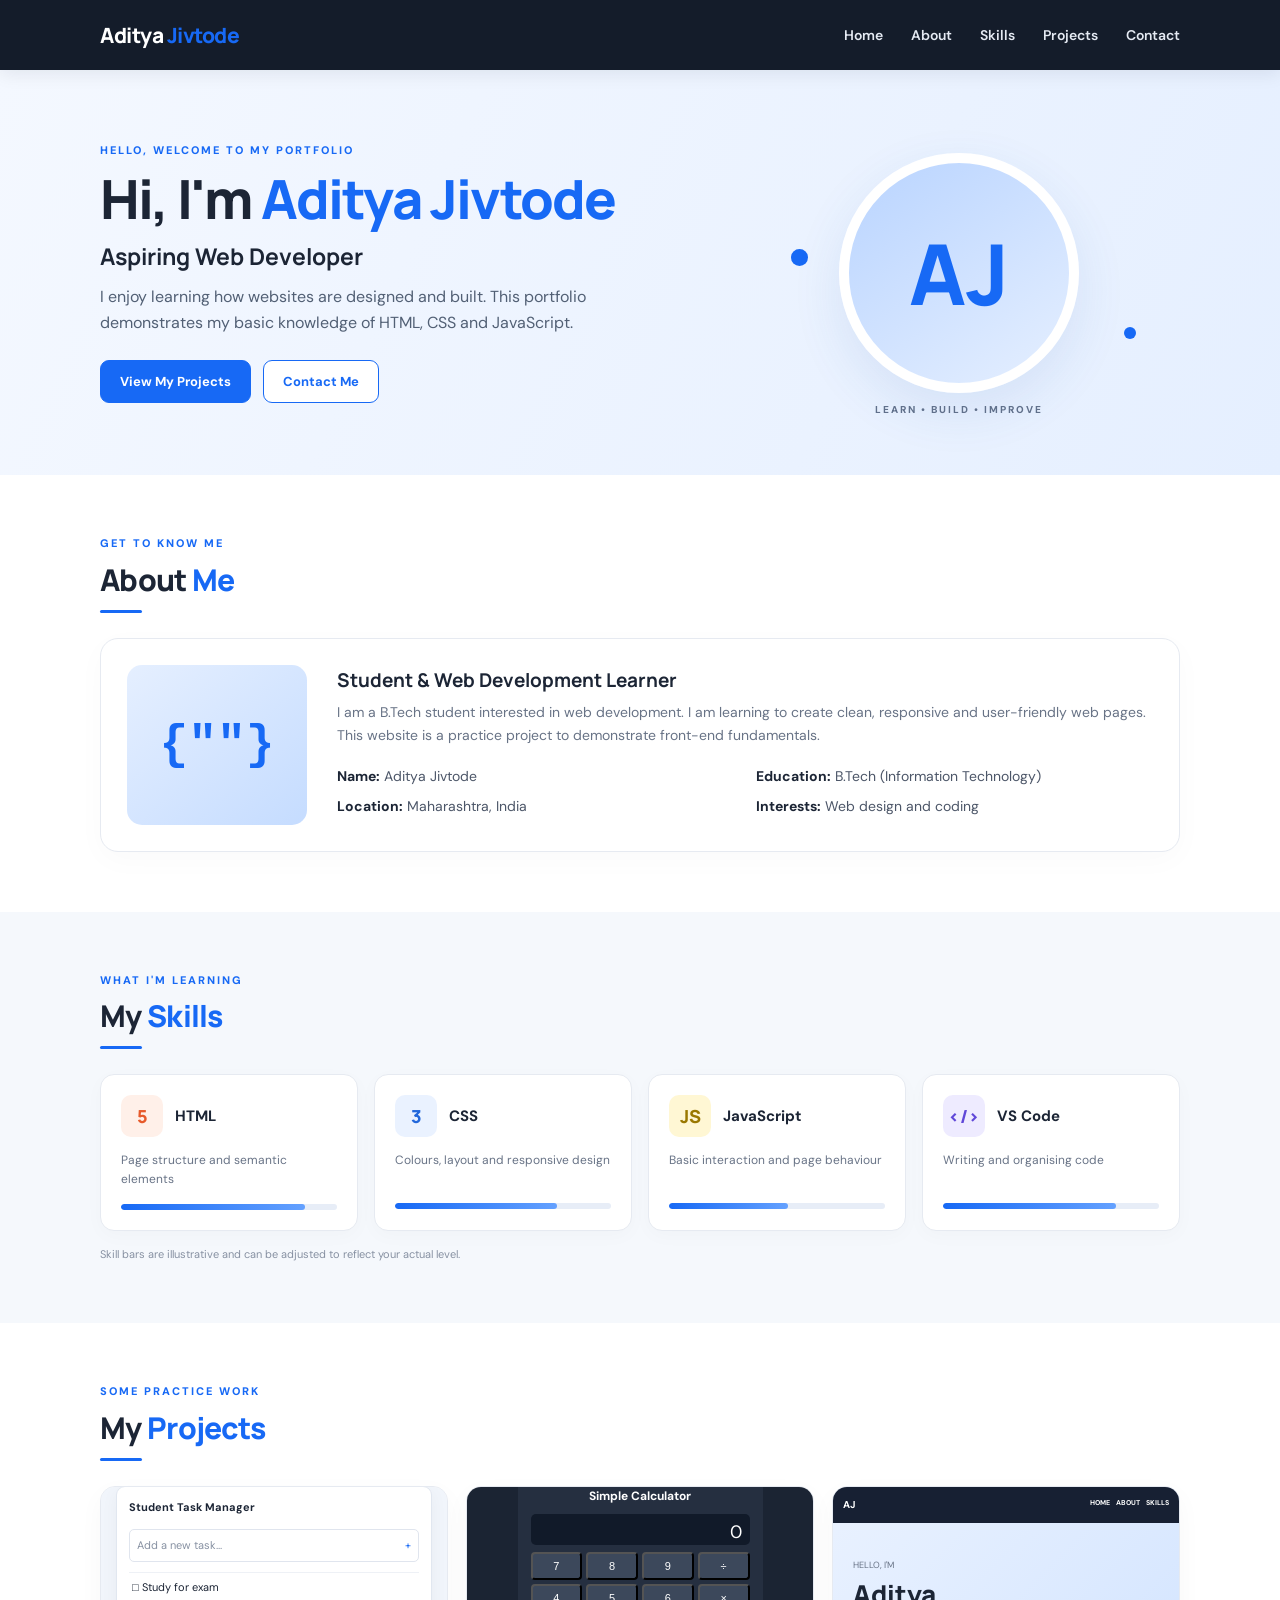
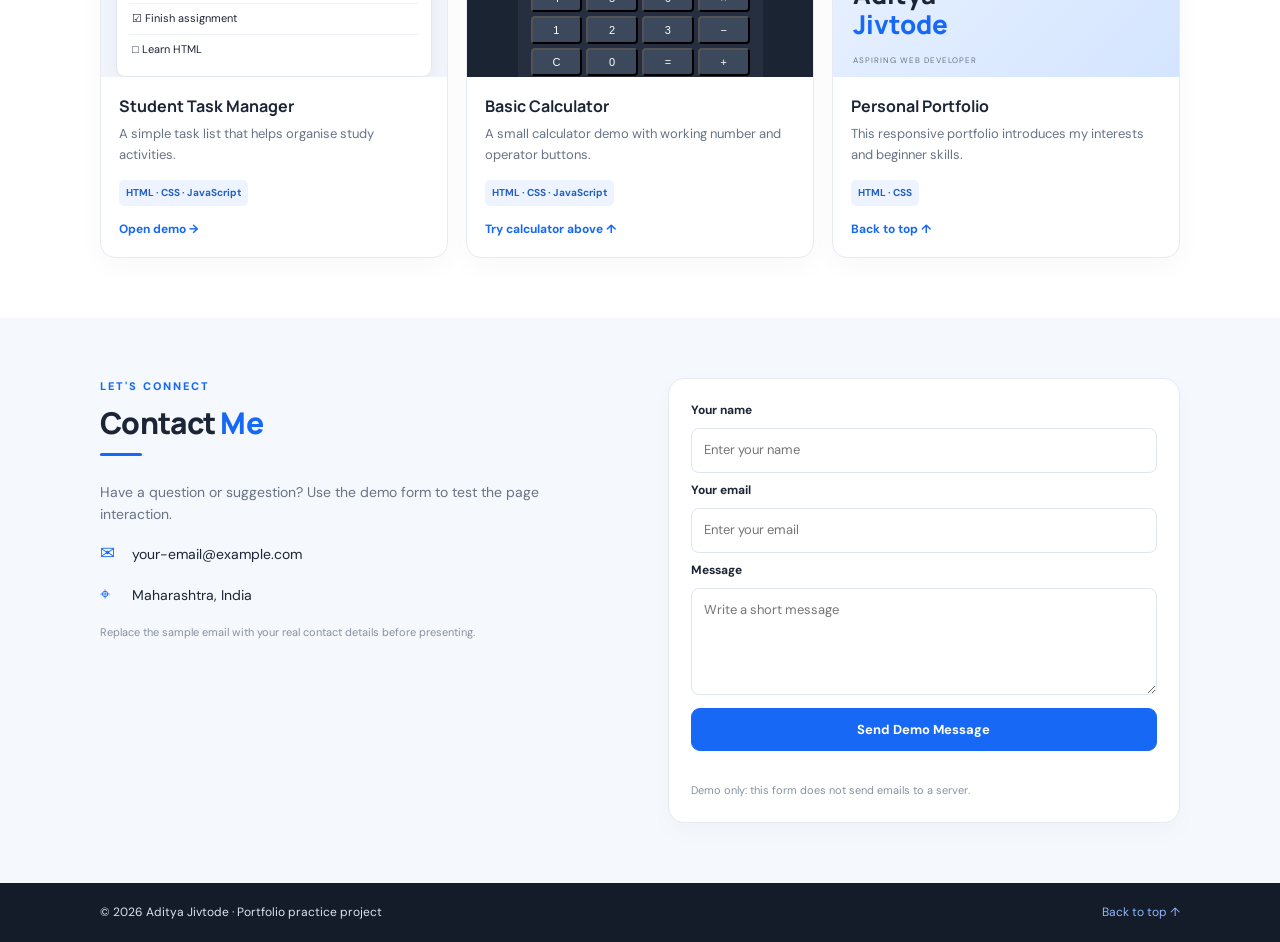
==== index.html @ fed3142c "Add files via upload" ====
<!DOCTYPE html>
<html lang="en">
<head>
  <meta charset="UTF-8">
  <meta name="viewport" content="width=device-width, initial-scale=1.0">
  <meta name="description" content="A simple personal portfolio website built with HTML, CSS and JavaScript.">
  <title>Aditya Jivtode | Portfolio</title>
  <link rel="stylesheet" href="style.css">
</head>
<body>
  <header class="site-header">
    <nav class="nav container">
      <a class="logo" href="#home">Aditya <span>Jivtode</span></a>
      <button class="menu-toggle" id="menuToggle" aria-label="Open navigation" aria-expanded="false">☰</button>
      <div class="nav-links" id="navLinks">
        <a href="#home">Home</a><a href="#about">About</a><a href="#skills">Skills</a>
        <a href="#projects">Projects</a><a href="#contact">Contact</a>
      </div>
    </nav>
  </header>

  <main>
    <section class="hero" id="home">
      <div class="container hero-grid">
        <div class="hero-copy">
          <p class="eyebrow">HELLO, WELCOME TO MY PORTFOLIO</p>
          <h1>Hi, I'm <span>Aditya Jivtode</span></h1>
          <h2>Aspiring Web Developer</h2>
          <p>I enjoy learning how websites are designed and built. This portfolio demonstrates my basic knowledge of HTML, CSS and JavaScript.</p>
          <div class="hero-actions">
            <a class="btn primary" href="#projects">View My Projects</a>
            <a class="btn secondary" href="#contact">Contact Me</a>
          </div>
        </div>
        <div class="hero-art" aria-label="Decorative initials illustration">
          <div class="circle circle-one"></div><div class="circle circle-two"></div>
          <div class="initials">AJ</div><div class="art-caption">LEARN • BUILD • IMPROVE</div>
        </div>
      </div>
    </section>

    <section class="section" id="about">
      <div class="container">
        <div class="section-heading"><p class="eyebrow">GET TO KNOW ME</p><h2>About <span>Me</span></h2></div>
        <div class="about-card">
          <div class="about-icon" aria-hidden="true">{"</>"}</div>
          <div>
            <h3>Student & Web Development Learner</h3>
            <p>I am a B.Tech student interested in web development. I am learning to create clean, responsive and user-friendly web pages. This website is a practice project to demonstrate front-end fundamentals.</p>
            <div class="detail-grid">
              <p><strong>Name:</strong> Aditya Jivtode</p>
              <p><strong>Education:</strong> B.Tech (Information Technology)</p>
              <p><strong>Location:</strong> Maharashtra, India</p>
              <p><strong>Interests:</strong> Web design and coding</p>
            </div>
          </div>
        </div>
      </div>
    </section>

    <section class="section soft-section" id="skills">
      <div class="container">
        <div class="section-heading"><p class="eyebrow">WHAT I'M LEARNING</p><h2>My <span>Skills</span></h2></div>
        <div class="skills-grid">
          <article class="skill-card"><div class="skill-top"><span class="skill-symbol html-symbol">5</span><h3>HTML</h3></div><p>Page structure and semantic elements</p><div class="skill-track"><span style="width:85%"></span></div></article>
          <article class="skill-card"><div class="skill-top"><span class="skill-symbol css-symbol">3</span><h3>CSS</h3></div><p>Colours, layout and responsive design</p><div class="skill-track"><span style="width:75%"></span></div></article>
          <article class="skill-card"><div class="skill-top"><span class="skill-symbol js-symbol">JS</span><h3>JavaScript</h3></div><p>Basic interaction and page behaviour</p><div class="skill-track"><span style="width:55%"></span></div></article>
          <article class="skill-card"><div class="skill-top"><span class="skill-symbol code-symbol">&lt;/&gt;</span><h3>VS Code</h3></div><p>Writing and organising code</p><div class="skill-track"><span style="width:80%"></span></div></article>
        </div>
        <p class="small-note">Skill bars are illustrative and can be adjusted to reflect your actual level.</p>
      </div>
    </section>

    <section class="section" id="projects">
      <div class="container">
        <div class="section-heading"><p class="eyebrow">SOME PRACTICE WORK</p><h2>My <span>Projects</span></h2></div>
        <div class="projects-grid">
          <article class="project-card"><div class="project-preview preview-task"><div class="mini-window"><b>Student Task Manager</b><div class="fake-input">Add a new task... <span>+</span></div><div class="fake-row">□ Study for exam</div><div class="fake-row">☑ Finish assignment</div><div class="fake-row">□ Learn HTML</div></div></div><div class="project-content"><h3>Student Task Manager</h3><p>A simple task list that helps organise study activities.</p><span class="tag">HTML · CSS · JavaScript</span><a class="text-link" href="task-manager.html">Open demo →</a></div></article>
          <article class="project-card"><div class="project-preview preview-calc"><div class="calculator"><b>Simple Calculator</b><div class="calc-display" id="calcDisplay">0</div><div class="calc-keys"><button data-key="7">7</button><button data-key="8">8</button><button data-key="9">9</button><button data-key="/">÷</button><button data-key="4">4</button><button data-key="5">5</button><button data-key="6">6</button><button data-key="*">×</button><button data-key="1">1</button><button data-key="2">2</button><button data-key="3">3</button><button data-key="-">−</button><button data-key="C">C</button><button data-key="0">0</button><button data-key="=">=</button><button data-key="+">+</button></div></div></div><div class="project-content"><h3>Basic Calculator</h3><p>A small calculator demo with working number and operator buttons.</p><span class="tag">HTML · CSS · JavaScript</span><a class="text-link" href="#projects" id="tryCalc">Try calculator above ↑</a></div></article>
          <article class="project-card"><div class="project-preview preview-portfolio"><div class="preview-nav">AJ <span>HOME&nbsp;&nbsp; ABOUT&nbsp;&nbsp; SKILLS</span></div><div class="preview-hero"><small>HELLO, I'M</small><b>Aditya<br><i>Jivtode</i></b><span>ASPIRING WEB DEVELOPER</span></div></div><div class="project-content"><h3>Personal Portfolio</h3><p>This responsive portfolio introduces my interests and beginner skills.</p><span class="tag">HTML · CSS</span><a class="text-link" href="#home">Back to top ↑</a></div></article>
        </div>
      </div>
    </section>

    <section class="section soft-section" id="contact">
      <div class="container contact-grid">
        <div><div class="section-heading"><p class="eyebrow">LET'S CONNECT</p><h2>Contact <span>Me</span></h2></div><p class="contact-intro">Have a question or suggestion? Use the demo form to test the page interaction.</p><p class="contact-line"><span>✉</span> your-email@example.com</p><p class="contact-line"><span>⌖</span> Maharashtra, India</p><p class="small-note">Replace the sample email with your real contact details before presenting.</p></div>
        <form class="contact-form" id="contactForm">
          <label for="name">Your name</label><input id="name" name="name" placeholder="Enter your name" required>
          <label for="email">Your email</label><input id="email" name="email" type="email" placeholder="Enter your email" required>
          <label for="message">Message</label><textarea id="message" name="message" rows="4" placeholder="Write a short message" required></textarea>
          <button class="btn primary" type="submit">Send Demo Message</button>
          <p id="formStatus" class="form-status" aria-live="polite"></p>
          <p class="small-note">Demo only: this form does not send emails to a server.</p>
        </form>
      </div>
    </section>
  </main>

  <footer class="footer"><div class="container footer-inner"><p>© <span id="year"></span> Aditya Jivtode · Portfolio practice project</p><a href="#home">Back to top ↑</a></div></footer>
  <script src="script.js"></script>
</body>
</html>
---- style.css ----
@import url('https://fonts.googleapis.com/css2?family=DM+Sans:wght@400;500;600;700&family=Manrope:wght@500;600;700;800&display=swap');
:root{--navy:#172033;--blue:#1769f5;--blue2:#4c8dff;--ink:#1c2535;--muted:#687386;--line:#e6eaf1;--pale:#f4f7fc;--white:#fff}
*{box-sizing:border-box;scroll-behavior:smooth}
body{margin:0;color:var(--ink);font-family:'DM Sans',Arial,sans-serif;line-height:1.6}
a{color:inherit;text-decoration:none}
.container{width:min(1080px,90%);margin:auto}
.site-header{background:#141c2a;color:#fff;position:sticky;top:0;z-index:10;box-shadow:0 3px 18px #10182816}
.nav{height:70px;display:flex;align-items:center;justify-content:space-between;gap:24px}
.logo{font:800 21px Manrope,Arial,sans-serif;letter-spacing:-.5px}.logo span,.section-heading h2 span,.hero h1 span{color:var(--blue)}
.nav-links{display:flex;align-items:center;gap:28px}.nav-links a{font-size:14px;color:#e5eaf3;font-weight:600}.nav-links a:hover{color:#75a7ff}
.menu-toggle{display:none;background:transparent;color:white;font-size:25px;padding:4px}
.hero{background:linear-gradient(115deg,#f4f8ff 0%,#e5efff 100%);overflow:hidden}
.hero-grid{min-height:405px;display:grid;grid-template-columns:1.15fr .85fr;align-items:center;gap:40px;padding-top:35px;padding-bottom:35px}
.eyebrow{font-size:11px;letter-spacing:2px;color:var(--blue);font-weight:800;margin:0 0 9px}
h1,h2,h3,p{margin-top:0}
.hero h1{font:800 clamp(34px,5vw,54px)/1.1 Manrope,Arial,sans-serif;letter-spacing:-1.8px;margin:0 0 12px}
.hero h2{font:700 23px Manrope,Arial,sans-serif;margin:0 0 12px}
.hero-copy>p:not(.eyebrow){max-width:550px;color:#526075;font-size:16px}
.hero-actions{display:flex;gap:12px;flex-wrap:wrap;margin-top:24px}
.btn{display:inline-flex;align-items:center;justify-content:center;border-radius:9px;padding:12px 19px;font:700 13px 'DM Sans',Arial,sans-serif;border:1px solid var(--blue);cursor:pointer;transition:transform .15s,box-shadow .15s}
.btn:hover{transform:translateY(-2px);box-shadow:0 8px 18px #1769f526}.primary{background:var(--blue);color:#fff}.secondary{background:#fff;color:var(--blue)}
.hero-art{min-height:300px;display:flex;align-items:center;justify-content:center;position:relative}
.initials{height:240px;width:240px;border-radius:50%;background:linear-gradient(145deg,#b9d4ff,#e5efff);border:10px solid #fff;box-shadow:0 18px 50px #2f69b51b;display:grid;place-items:center;font:800 84px Manrope,Arial,sans-serif;color:#1769f5;position:relative;z-index:1}
.circle{position:absolute;border-radius:50%;background:#1769f5}.circle-one{width:17px;height:17px;left:12%;top:42%}.circle-two{width:12px;height:12px;right:10%;bottom:28%}
.art-caption{position:absolute;bottom:5px;z-index:2;color:#60708b;letter-spacing:2px;font-size:10px;font-weight:800}
.section{padding:60px 0}.soft-section{background:#f5f8fc}
.section-heading{margin-bottom:25px}.section-heading h2{font:800 30px/1.2 Manrope,Arial,sans-serif;letter-spacing:-.7px;margin:0}.section-heading:after{content:"";display:block;width:42px;height:3px;background:var(--blue);border-radius:4px;margin-top:12px}
.about-card{display:grid;grid-template-columns:180px 1fr;gap:30px;align-items:center;padding:26px;border:1px solid var(--line);border-radius:18px;background:white;box-shadow:0 8px 30px #17203306}
.about-icon{height:160px;border-radius:15px;background:linear-gradient(140deg,#e5efff,#c5dcff);display:grid;place-items:center;color:var(--blue);font:800 48px monospace}
.about-card h3{font:700 19px Manrope,Arial,sans-serif;margin-bottom:8px}.about-card p{color:var(--muted);font-size:14px}
.detail-grid{display:grid;grid-template-columns:1fr 1fr;gap:0 22px;margin-top:15px}.detail-grid p{margin:4px 0;color:#4c5668}.detail-grid strong{color:var(--ink)}
.skills-grid{display:grid;grid-template-columns:repeat(4,1fr);gap:16px}
.skill-card{background:white;border:1px solid var(--line);border-radius:14px;padding:20px;box-shadow:0 5px 20px #17203306}
.skill-top{display:flex;align-items:center;gap:12px}.skill-top h3{font-size:15px;margin:0}
.skill-symbol{width:42px;height:42px;border-radius:10px;display:grid;place-items:center;font:800 18px Manrope,Arial,sans-serif}
.html-symbol{background:#fff0e9;color:#e75a2b}.css-symbol{background:#eaf2ff;color:#2368db}.js-symbol{background:#fff7d4;color:#9a7800}.code-symbol{background:#eeebff;color:#6048d9}
.skill-card p{font-size:12px;color:var(--muted);min-height:38px;margin:14px 0}
.skill-track{height:6px;background:#e7edf7;border-radius:10px;overflow:hidden}.skill-track span{display:block;height:100%;background:linear-gradient(90deg,#1769f5,#64a1ff);border-radius:10px}
.small-note{font-size:11px;color:#8791a2;margin:15px 0 0}
.projects-grid{display:grid;grid-template-columns:repeat(3,1fr);gap:18px}
.project-card{border:1px solid var(--line);border-radius:15px;overflow:hidden;background:#fff;box-shadow:0 8px 26px #17203308;transition:transform .2s,box-shadow .2s}
.project-card:hover{transform:translateY(-4px);box-shadow:0 14px 30px #17203312}
.project-preview{height:190px;padding:15px;display:flex;align-items:center;justify-content:center;overflow:hidden}
.preview-task{background:#f1f5fb}.mini-window{width:100%;background:#fff;border:1px solid #e1e7f0;border-radius:9px;padding:12px;font-size:11px;box-shadow:0 5px 18px #1720330b}.mini-window>b{display:block;margin-bottom:12px}.fake-input{border:1px solid #e0e5ee;border-radius:5px;padding:7px;color:#8791a2;margin-bottom:10px}.fake-input span{float:right;color:var(--blue)}.fake-row{padding:6px 3px;border-top:1px solid #eef1f6}
.preview-calc{background:#1b2433}.calculator{width:100%;max-width:245px;background:#252f40;border-radius:10px;padding:13px;color:white}.calculator>b{display:block;text-align:center;margin-bottom:8px;font-size:12px}.calc-display{height:31px;background:#111a29;border-radius:5px;text-align:right;padding:4px 8px;margin-bottom:7px;font-size:18px;overflow:hidden}.calc-keys{display:grid;grid-template-columns:repeat(4,1fr);gap:4px}.calc-keys button{padding:6px 2px;border-radius:4px;background:#3c485b;color:white;font-size:11px}.calc-keys button:hover{background:var(--blue)}
.preview-portfolio{display:block;background:linear-gradient(135deg,#eaf2ff,#d4e5ff);padding:0}.preview-nav{background:#172033;color:white;font-size:10px;font-weight:700;padding:10px}.preview-nav span{float:right;font-size:7px}.preview-hero{padding:27px 20px}.preview-hero small{font-size:9px;color:#687386}.preview-hero b{display:block;font:800 26px/1.15 Manrope,Arial,sans-serif;margin:5px 0}.preview-hero i{color:var(--blue);font-style:normal}.preview-hero span{font-size:8px;letter-spacing:1px;color:#687386}
.project-content{padding:18px}.project-content h3{font:700 16px Manrope,Arial,sans-serif;margin:0 0 7px}.project-content p{font-size:13px;color:var(--muted);min-height:42px;margin-bottom:12px}.tag{display:inline-block;border-radius:5px;padding:5px 7px;background:#edf4ff;color:#245ec1;font-size:10px;font-weight:700}.text-link{display:block;color:var(--blue);font-size:12px;font-weight:700;margin-top:14px}
.contact-grid{display:grid;grid-template-columns:1fr 1fr;gap:55px;align-items:start}.contact-intro{color:var(--muted);font-size:14px}.contact-line{font-size:14px;margin:12px 0}.contact-line span{color:var(--blue);display:inline-block;width:28px;font-size:18px}
.contact-form{background:white;border:1px solid var(--line);border-radius:16px;padding:22px;box-shadow:0 8px 25px #17203307;display:flex;flex-direction:column;gap:8px}
.contact-form label{font-size:12px;font-weight:700}.contact-form input,.contact-form textarea{font:inherit;font-size:13px;border:1px solid #dfe5ef;border-radius:8px;padding:11px 12px;outline:none;resize:vertical}.contact-form input:focus,.contact-form textarea:focus{border-color:var(--blue);box-shadow:0 0 0 3px #1769f515}.contact-form .btn{margin-top:5px}.form-status{font-size:13px;color:#16794b;margin:0}
.footer{background:#141c2a;color:#dbe3f0;padding:20px 0}.footer-inner{display:flex;justify-content:space-between;gap:15px;align-items:center}.footer p,.footer a{font-size:12px;margin:0}.footer a{color:#8eb7ff}
@media(max-width:800px){.nav-links{gap:16px}.hero-grid{gap:20px}.skills-grid{grid-template-columns:repeat(2,1fr)}.projects-grid{grid-template-columns:1fr 1fr}.contact-grid{gap:25px}}
@media(max-width:600px){.nav{height:62px}.menu-toggle{display:block}.nav-links{display:none;position:absolute;top:62px;left:0;right:0;padding:15px 5%;background:#141c2a;flex-direction:column;align-items:flex-start;gap:15px}.nav-links.open{display:flex}.hero-grid{grid-template-columns:1fr;padding-top:45px}.hero-art{min-height:220px}.initials{width:175px;height:175px;font-size:60px}.hero h1{font-size:38px}.section{padding:44px 0}.about-card{grid-template-columns:1fr;padding:20px;gap:18px}.about-icon{height:100px}.detail-grid{grid-template-columns:1fr}.projects-grid{grid-template-columns:1fr}.project-preview{height:200px}.contact-grid{grid-template-columns:1fr}.footer-inner{align-items:flex-start;flex-direction:column}}
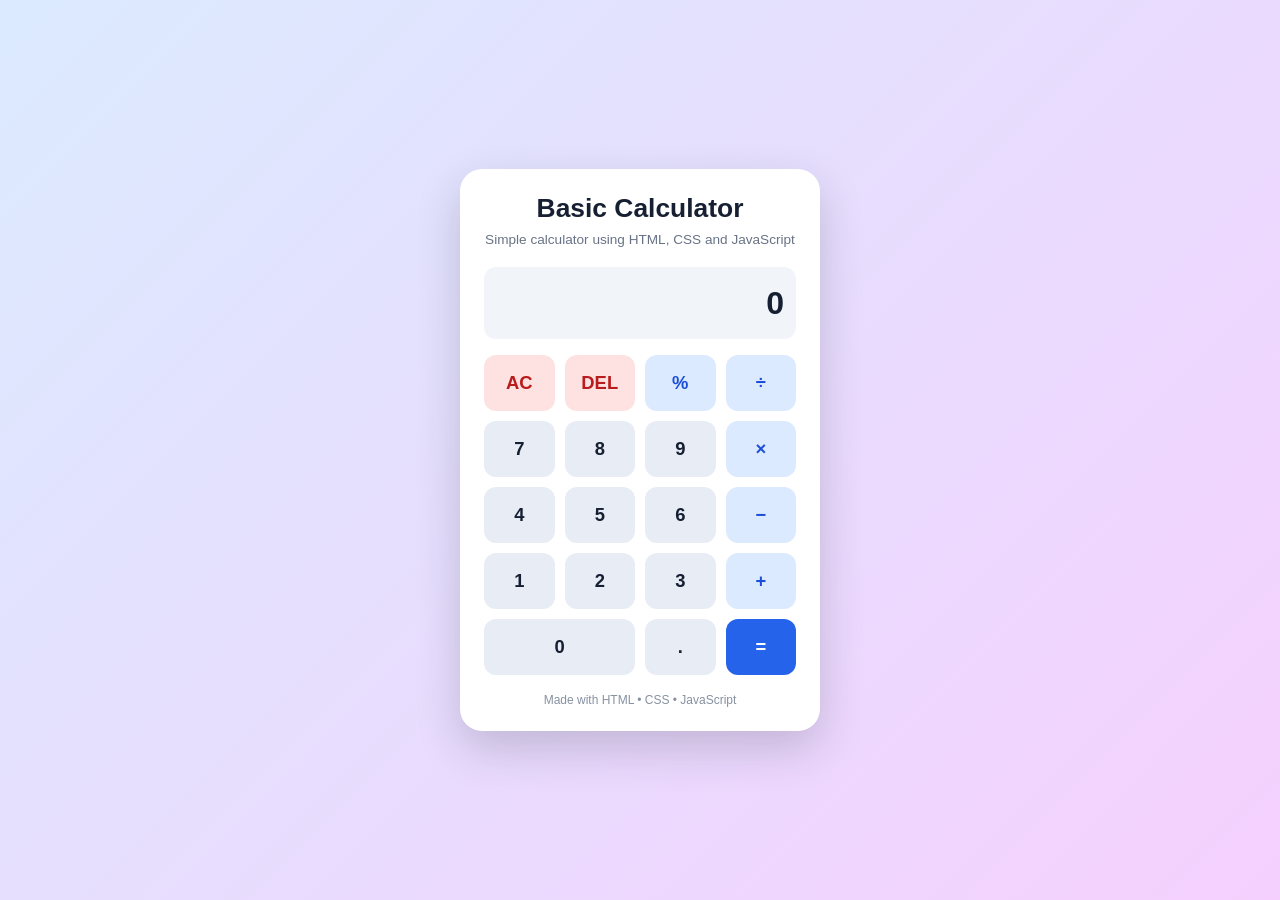
==== commit 5d4216af: "Add files via upload" ====
--- a/index.html
+++ b/index.html
@@ -3,101 +3,42 @@
 <head>
   <meta charset="UTF-8">
   <meta name="viewport" content="width=device-width, initial-scale=1.0">
-  <meta name="description" content="A simple personal portfolio website built with HTML, CSS and JavaScript.">
-  <title>Aditya Jivtode | Portfolio</title>
+  <title>Basic Calculator</title>
   <link rel="stylesheet" href="style.css">
 </head>
 <body>
-  <header class="site-header">
-    <nav class="nav container">
-      <a class="logo" href="#home">Aditya <span>Jivtode</span></a>
-      <button class="menu-toggle" id="menuToggle" aria-label="Open navigation" aria-expanded="false">☰</button>
-      <div class="nav-links" id="navLinks">
-        <a href="#home">Home</a><a href="#about">About</a><a href="#skills">Skills</a>
-        <a href="#projects">Projects</a><a href="#contact">Contact</a>
-      </div>
-    </nav>
-  </header>
+  <main class="calculator">
+    <h1>Basic Calculator</h1>
+    <p class="subtitle">Simple calculator using HTML, CSS and JavaScript</p>
+    <input id="display" class="display" type="text" aria-label="Calculator display" value="0" readonly>
 
-  <main>
-    <section class="hero" id="home">
-      <div class="container hero-grid">
-        <div class="hero-copy">
-          <p class="eyebrow">HELLO, WELCOME TO MY PORTFOLIO</p>
-          <h1>Hi, I'm <span>Aditya Jivtode</span></h1>
-          <h2>Aspiring Web Developer</h2>
-          <p>I enjoy learning how websites are designed and built. This portfolio demonstrates my basic knowledge of HTML, CSS and JavaScript.</p>
-          <div class="hero-actions">
-            <a class="btn primary" href="#projects">View My Projects</a>
-            <a class="btn secondary" href="#contact">Contact Me</a>
-          </div>
-        </div>
-        <div class="hero-art" aria-label="Decorative initials illustration">
-          <div class="circle circle-one"></div><div class="circle circle-two"></div>
-          <div class="initials">AJ</div><div class="art-caption">LEARN • BUILD • IMPROVE</div>
-        </div>
-      </div>
-    </section>
+    <div class="buttons">
+      <button class="utility" data-action="clear">AC</button>
+      <button class="utility" data-action="delete">DEL</button>
+      <button class="operator" data-value="%">%</button>
+      <button class="operator" data-value="/">÷</button>
 
-    <section class="section" id="about">
-      <div class="container">
-        <div class="section-heading"><p class="eyebrow">GET TO KNOW ME</p><h2>About <span>Me</span></h2></div>
-        <div class="about-card">
-          <div class="about-icon" aria-hidden="true">{"</>"}</div>
-          <div>
-            <h3>Student & Web Development Learner</h3>
-            <p>I am a B.Tech student interested in web development. I am learning to create clean, responsive and user-friendly web pages. This website is a practice project to demonstrate front-end fundamentals.</p>
-            <div class="detail-grid">
-              <p><strong>Name:</strong> Aditya Jivtode</p>
-              <p><strong>Education:</strong> B.Tech (Information Technology)</p>
-              <p><strong>Location:</strong> Maharashtra, India</p>
-              <p><strong>Interests:</strong> Web design and coding</p>
-            </div>
-          </div>
-        </div>
-      </div>
-    </section>
+      <button data-value="7">7</button>
+      <button data-value="8">8</button>
+      <button data-value="9">9</button>
+      <button class="operator" data-value="*">×</button>
 
-    <section class="section soft-section" id="skills">
-      <div class="container">
-        <div class="section-heading"><p class="eyebrow">WHAT I'M LEARNING</p><h2>My <span>Skills</span></h2></div>
-        <div class="skills-grid">
-          <article class="skill-card"><div class="skill-top"><span class="skill-symbol html-symbol">5</span><h3>HTML</h3></div><p>Page structure and semantic elements</p><div class="skill-track"><span style="width:85%"></span></div></article>
-          <article class="skill-card"><div class="skill-top"><span class="skill-symbol css-symbol">3</span><h3>CSS</h3></div><p>Colours, layout and responsive design</p><div class="skill-track"><span style="width:75%"></span></div></article>
-          <article class="skill-card"><div class="skill-top"><span class="skill-symbol js-symbol">JS</span><h3>JavaScript</h3></div><p>Basic interaction and page behaviour</p><div class="skill-track"><span style="width:55%"></span></div></article>
-          <article class="skill-card"><div class="skill-top"><span class="skill-symbol code-symbol">&lt;/&gt;</span><h3>VS Code</h3></div><p>Writing and organising code</p><div class="skill-track"><span style="width:80%"></span></div></article>
-        </div>
-        <p class="small-note">Skill bars are illustrative and can be adjusted to reflect your actual level.</p>
-      </div>
-    </section>
+      <button data-value="4">4</button>
+      <button data-value="5">5</button>
+      <button data-value="6">6</button>
+      <button class="operator" data-value="-">−</button>
 
-    <section class="section" id="projects">
-      <div class="container">
-        <div class="section-heading"><p class="eyebrow">SOME PRACTICE WORK</p><h2>My <span>Projects</span></h2></div>
-        <div class="projects-grid">
-          <article class="project-card"><div class="project-preview preview-task"><div class="mini-window"><b>Student Task Manager</b><div class="fake-input">Add a new task... <span>+</span></div><div class="fake-row">□ Study for exam</div><div class="fake-row">☑ Finish assignment</div><div class="fake-row">□ Learn HTML</div></div></div><div class="project-content"><h3>Student Task Manager</h3><p>A simple task list that helps organise study activities.</p><span class="tag">HTML · CSS · JavaScript</span><a class="text-link" href="task-manager.html">Open demo →</a></div></article>
-          <article class="project-card"><div class="project-preview preview-calc"><div class="calculator"><b>Simple Calculator</b><div class="calc-display" id="calcDisplay">0</div><div class="calc-keys"><button data-key="7">7</button><button data-key="8">8</button><button data-key="9">9</button><button data-key="/">÷</button><button data-key="4">4</button><button data-key="5">5</button><button data-key="6">6</button><button data-key="*">×</button><button data-key="1">1</button><button data-key="2">2</button><button data-key="3">3</button><button data-key="-">−</button><button data-key="C">C</button><button data-key="0">0</button><button data-key="=">=</button><button data-key="+">+</button></div></div></div><div class="project-content"><h3>Basic Calculator</h3><p>A small calculator demo with working number and operator buttons.</p><span class="tag">HTML · CSS · JavaScript</span><a class="text-link" href="#projects" id="tryCalc">Try calculator above ↑</a></div></article>
-          <article class="project-card"><div class="project-preview preview-portfolio"><div class="preview-nav">AJ <span>HOME&nbsp;&nbsp; ABOUT&nbsp;&nbsp; SKILLS</span></div><div class="preview-hero"><small>HELLO, I'M</small><b>Aditya<br><i>Jivtode</i></b><span>ASPIRING WEB DEVELOPER</span></div></div><div class="project-content"><h3>Personal Portfolio</h3><p>This responsive portfolio introduces my interests and beginner skills.</p><span class="tag">HTML · CSS</span><a class="text-link" href="#home">Back to top ↑</a></div></article>
-        </div>
-      </div>
-    </section>
+      <button data-value="1">1</button>
+      <button data-value="2">2</button>
+      <button data-value="3">3</button>
+      <button class="operator" data-value="+">+</button>
 
-    <section class="section soft-section" id="contact">
-      <div class="container contact-grid">
-        <div><div class="section-heading"><p class="eyebrow">LET'S CONNECT</p><h2>Contact <span>Me</span></h2></div><p class="contact-intro">Have a question or suggestion? Use the demo form to test the page interaction.</p><p class="contact-line"><span>✉</span> your-email@example.com</p><p class="contact-line"><span>⌖</span> Maharashtra, India</p><p class="small-note">Replace the sample email with your real contact details before presenting.</p></div>
-        <form class="contact-form" id="contactForm">
-          <label for="name">Your name</label><input id="name" name="name" placeholder="Enter your name" required>
-          <label for="email">Your email</label><input id="email" name="email" type="email" placeholder="Enter your email" required>
-          <label for="message">Message</label><textarea id="message" name="message" rows="4" placeholder="Write a short message" required></textarea>
-          <button class="btn primary" type="submit">Send Demo Message</button>
-          <p id="formStatus" class="form-status" aria-live="polite"></p>
-          <p class="small-note">Demo only: this form does not send emails to a server.</p>
-        </form>
-      </div>
-    </section>
+      <button class="zero" data-value="0">0</button>
+      <button data-value=".">.</button>
+      <button class="equals" data-action="calculate">=</button>
+    </div>
+    <p class="footer">Made with HTML • CSS • JavaScript</p>
   </main>
-
-  <footer class="footer"><div class="container footer-inner"><p>© <span id="year"></span> Aditya Jivtode · Portfolio practice project</p><a href="#home">Back to top ↑</a></div></footer>
   <script src="script.js"></script>
 </body>
 </html>
--- a/style.css
+++ b/style.css
@@ -1,53 +1,80 @@
-@import url('https://fonts.googleapis.com/css2?family=DM+Sans:wght@400;500;600;700&family=Manrope:wght@500;600;700;800&display=swap');
-:root{--navy:#172033;--blue:#1769f5;--blue2:#4c8dff;--ink:#1c2535;--muted:#687386;--line:#e6eaf1;--pale:#f4f7fc;--white:#fff}
-*{box-sizing:border-box;scroll-behavior:smooth}
-body{margin:0;color:var(--ink);font-family:'DM Sans',Arial,sans-serif;line-height:1.6}
-a{color:inherit;text-decoration:none}
-.container{width:min(1080px,90%);margin:auto}
-.site-header{background:#141c2a;color:#fff;position:sticky;top:0;z-index:10;box-shadow:0 3px 18px #10182816}
-.nav{height:70px;display:flex;align-items:center;justify-content:space-between;gap:24px}
-.logo{font:800 21px Manrope,Arial,sans-serif;letter-spacing:-.5px}.logo span,.section-heading h2 span,.hero h1 span{color:var(--blue)}
-.nav-links{display:flex;align-items:center;gap:28px}.nav-links a{font-size:14px;color:#e5eaf3;font-weight:600}.nav-links a:hover{color:#75a7ff}
-.menu-toggle{display:none;background:transparent;color:white;font-size:25px;padding:4px}
-.hero{background:linear-gradient(115deg,#f4f8ff 0%,#e5efff 100%);overflow:hidden}
-.hero-grid{min-height:405px;display:grid;grid-template-columns:1.15fr .85fr;align-items:center;gap:40px;padding-top:35px;padding-bottom:35px}
-.eyebrow{font-size:11px;letter-spacing:2px;color:var(--blue);font-weight:800;margin:0 0 9px}
-h1,h2,h3,p{margin-top:0}
-.hero h1{font:800 clamp(34px,5vw,54px)/1.1 Manrope,Arial,sans-serif;letter-spacing:-1.8px;margin:0 0 12px}
-.hero h2{font:700 23px Manrope,Arial,sans-serif;margin:0 0 12px}
-.hero-copy>p:not(.eyebrow){max-width:550px;color:#526075;font-size:16px}
-.hero-actions{display:flex;gap:12px;flex-wrap:wrap;margin-top:24px}
-.btn{display:inline-flex;align-items:center;justify-content:center;border-radius:9px;padding:12px 19px;font:700 13px 'DM Sans',Arial,sans-serif;border:1px solid var(--blue);cursor:pointer;transition:transform .15s,box-shadow .15s}
-.btn:hover{transform:translateY(-2px);box-shadow:0 8px 18px #1769f526}.primary{background:var(--blue);color:#fff}.secondary{background:#fff;color:var(--blue)}
-.hero-art{min-height:300px;display:flex;align-items:center;justify-content:center;position:relative}
-.initials{height:240px;width:240px;border-radius:50%;background:linear-gradient(145deg,#b9d4ff,#e5efff);border:10px solid #fff;box-shadow:0 18px 50px #2f69b51b;display:grid;place-items:center;font:800 84px Manrope,Arial,sans-serif;color:#1769f5;position:relative;z-index:1}
-.circle{position:absolute;border-radius:50%;background:#1769f5}.circle-one{width:17px;height:17px;left:12%;top:42%}.circle-two{width:12px;height:12px;right:10%;bottom:28%}
-.art-caption{position:absolute;bottom:5px;z-index:2;color:#60708b;letter-spacing:2px;font-size:10px;font-weight:800}
-.section{padding:60px 0}.soft-section{background:#f5f8fc}
-.section-heading{margin-bottom:25px}.section-heading h2{font:800 30px/1.2 Manrope,Arial,sans-serif;letter-spacing:-.7px;margin:0}.section-heading:after{content:"";display:block;width:42px;height:3px;background:var(--blue);border-radius:4px;margin-top:12px}
-.about-card{display:grid;grid-template-columns:180px 1fr;gap:30px;align-items:center;padding:26px;border:1px solid var(--line);border-radius:18px;background:white;box-shadow:0 8px 30px #17203306}
-.about-icon{height:160px;border-radius:15px;background:linear-gradient(140deg,#e5efff,#c5dcff);display:grid;place-items:center;color:var(--blue);font:800 48px monospace}
-.about-card h3{font:700 19px Manrope,Arial,sans-serif;margin-bottom:8px}.about-card p{color:var(--muted);font-size:14px}
-.detail-grid{display:grid;grid-template-columns:1fr 1fr;gap:0 22px;margin-top:15px}.detail-grid p{margin:4px 0;color:#4c5668}.detail-grid strong{color:var(--ink)}
-.skills-grid{display:grid;grid-template-columns:repeat(4,1fr);gap:16px}
-.skill-card{background:white;border:1px solid var(--line);border-radius:14px;padding:20px;box-shadow:0 5px 20px #17203306}
-.skill-top{display:flex;align-items:center;gap:12px}.skill-top h3{font-size:15px;margin:0}
-.skill-symbol{width:42px;height:42px;border-radius:10px;display:grid;place-items:center;font:800 18px Manrope,Arial,sans-serif}
-.html-symbol{background:#fff0e9;color:#e75a2b}.css-symbol{background:#eaf2ff;color:#2368db}.js-symbol{background:#fff7d4;color:#9a7800}.code-symbol{background:#eeebff;color:#6048d9}
-.skill-card p{font-size:12px;color:var(--muted);min-height:38px;margin:14px 0}
-.skill-track{height:6px;background:#e7edf7;border-radius:10px;overflow:hidden}.skill-track span{display:block;height:100%;background:linear-gradient(90deg,#1769f5,#64a1ff);border-radius:10px}
-.small-note{font-size:11px;color:#8791a2;margin:15px 0 0}
-.projects-grid{display:grid;grid-template-columns:repeat(3,1fr);gap:18px}
-.project-card{border:1px solid var(--line);border-radius:15px;overflow:hidden;background:#fff;box-shadow:0 8px 26px #17203308;transition:transform .2s,box-shadow .2s}
-.project-card:hover{transform:translateY(-4px);box-shadow:0 14px 30px #17203312}
-.project-preview{height:190px;padding:15px;display:flex;align-items:center;justify-content:center;overflow:hidden}
-.preview-task{background:#f1f5fb}.mini-window{width:100%;background:#fff;border:1px solid #e1e7f0;border-radius:9px;padding:12px;font-size:11px;box-shadow:0 5px 18px #1720330b}.mini-window>b{display:block;margin-bottom:12px}.fake-input{border:1px solid #e0e5ee;border-radius:5px;padding:7px;color:#8791a2;margin-bottom:10px}.fake-input span{float:right;color:var(--blue)}.fake-row{padding:6px 3px;border-top:1px solid #eef1f6}
-.preview-calc{background:#1b2433}.calculator{width:100%;max-width:245px;background:#252f40;border-radius:10px;padding:13px;color:white}.calculator>b{display:block;text-align:center;margin-bottom:8px;font-size:12px}.calc-display{height:31px;background:#111a29;border-radius:5px;text-align:right;padding:4px 8px;margin-bottom:7px;font-size:18px;overflow:hidden}.calc-keys{display:grid;grid-template-columns:repeat(4,1fr);gap:4px}.calc-keys button{padding:6px 2px;border-radius:4px;background:#3c485b;color:white;font-size:11px}.calc-keys button:hover{background:var(--blue)}
-.preview-portfolio{display:block;background:linear-gradient(135deg,#eaf2ff,#d4e5ff);padding:0}.preview-nav{background:#172033;color:white;font-size:10px;font-weight:700;padding:10px}.preview-nav span{float:right;font-size:7px}.preview-hero{padding:27px 20px}.preview-hero small{font-size:9px;color:#687386}.preview-hero b{display:block;font:800 26px/1.15 Manrope,Arial,sans-serif;margin:5px 0}.preview-hero i{color:var(--blue);font-style:normal}.preview-hero span{font-size:8px;letter-spacing:1px;color:#687386}
-.project-content{padding:18px}.project-content h3{font:700 16px Manrope,Arial,sans-serif;margin:0 0 7px}.project-content p{font-size:13px;color:var(--muted);min-height:42px;margin-bottom:12px}.tag{display:inline-block;border-radius:5px;padding:5px 7px;background:#edf4ff;color:#245ec1;font-size:10px;font-weight:700}.text-link{display:block;color:var(--blue);font-size:12px;font-weight:700;margin-top:14px}
-.contact-grid{display:grid;grid-template-columns:1fr 1fr;gap:55px;align-items:start}.contact-intro{color:var(--muted);font-size:14px}.contact-line{font-size:14px;margin:12px 0}.contact-line span{color:var(--blue);display:inline-block;width:28px;font-size:18px}
-.contact-form{background:white;border:1px solid var(--line);border-radius:16px;padding:22px;box-shadow:0 8px 25px #17203307;display:flex;flex-direction:column;gap:8px}
-.contact-form label{font-size:12px;font-weight:700}.contact-form input,.contact-form textarea{font:inherit;font-size:13px;border:1px solid #dfe5ef;border-radius:8px;padding:11px 12px;outline:none;resize:vertical}.contact-form input:focus,.contact-form textarea:focus{border-color:var(--blue);box-shadow:0 0 0 3px #1769f515}.contact-form .btn{margin-top:5px}.form-status{font-size:13px;color:#16794b;margin:0}
-.footer{background:#141c2a;color:#dbe3f0;padding:20px 0}.footer-inner{display:flex;justify-content:space-between;gap:15px;align-items:center}.footer p,.footer a{font-size:12px;margin:0}.footer a{color:#8eb7ff}
-@media(max-width:800px){.nav-links{gap:16px}.hero-grid{gap:20px}.skills-grid{grid-template-columns:repeat(2,1fr)}.projects-grid{grid-template-columns:1fr 1fr}.contact-grid{gap:25px}}
-@media(max-width:600px){.nav{height:62px}.menu-toggle{display:block}.nav-links{display:none;position:absolute;top:62px;left:0;right:0;padding:15px 5%;background:#141c2a;flex-direction:column;align-items:flex-start;gap:15px}.nav-links.open{display:flex}.hero-grid{grid-template-columns:1fr;padding-top:45px}.hero-art{min-height:220px}.initials{width:175px;height:175px;font-size:60px}.hero h1{font-size:38px}.section{padding:44px 0}.about-card{grid-template-columns:1fr;padding:20px;gap:18px}.about-icon{height:100px}.detail-grid{grid-template-columns:1fr}.projects-grid{grid-template-columns:1fr}.project-preview{height:200px}.contact-grid{grid-template-columns:1fr}.footer-inner{align-items:flex-start;flex-direction:column}}
+* { box-sizing: border-box; }
+
+body {
+  margin: 0;
+  min-height: 100vh;
+  display: grid;
+  place-items: center;
+  padding: 20px;
+  font-family: Arial, Helvetica, sans-serif;
+  background: linear-gradient(135deg, #dbeafe, #f5d0fe);
+  color: #172033;
+}
+
+.calculator {
+  width: min(100%, 360px);
+  padding: 24px;
+  border-radius: 22px;
+  background: #ffffff;
+  box-shadow: 0 18px 45px rgba(31, 41, 55, 0.2);
+}
+
+h1 {
+  margin: 0;
+  text-align: center;
+  font-size: 1.65rem;
+}
+
+.subtitle {
+  margin: 8px 0 20px;
+  text-align: center;
+  color: #687386;
+  font-size: 0.85rem;
+}
+
+.display {
+  width: 100%;
+  height: 72px;
+  margin-bottom: 16px;
+  padding: 12px;
+  border: none;
+  border-radius: 12px;
+  background: #f1f5f9;
+  color: #172033;
+  text-align: right;
+  font-size: 2rem;
+  font-weight: 600;
+}
+
+.buttons {
+  display: grid;
+  grid-template-columns: repeat(4, 1fr);
+  gap: 10px;
+}
+
+button {
+  min-height: 56px;
+  border: none;
+  border-radius: 12px;
+  background: #e8edf5;
+  color: #172033;
+  font-size: 1.15rem;
+  font-weight: 600;
+  cursor: pointer;
+  transition: transform 0.12s ease, filter 0.12s ease;
+}
+
+button:hover { filter: brightness(0.96); }
+button:active { transform: scale(0.96); }
+
+button.utility { background: #fee2e2; color: #b91c1c; }
+button.operator { background: #dbeafe; color: #1d4ed8; }
+button.equals { background: #2563eb; color: white; }
+button.zero { grid-column: span 2; }
+
+.footer {
+  margin: 18px 0 0;
+  text-align: center;
+  color: #8791a2;
+  font-size: 0.75rem;
+}
